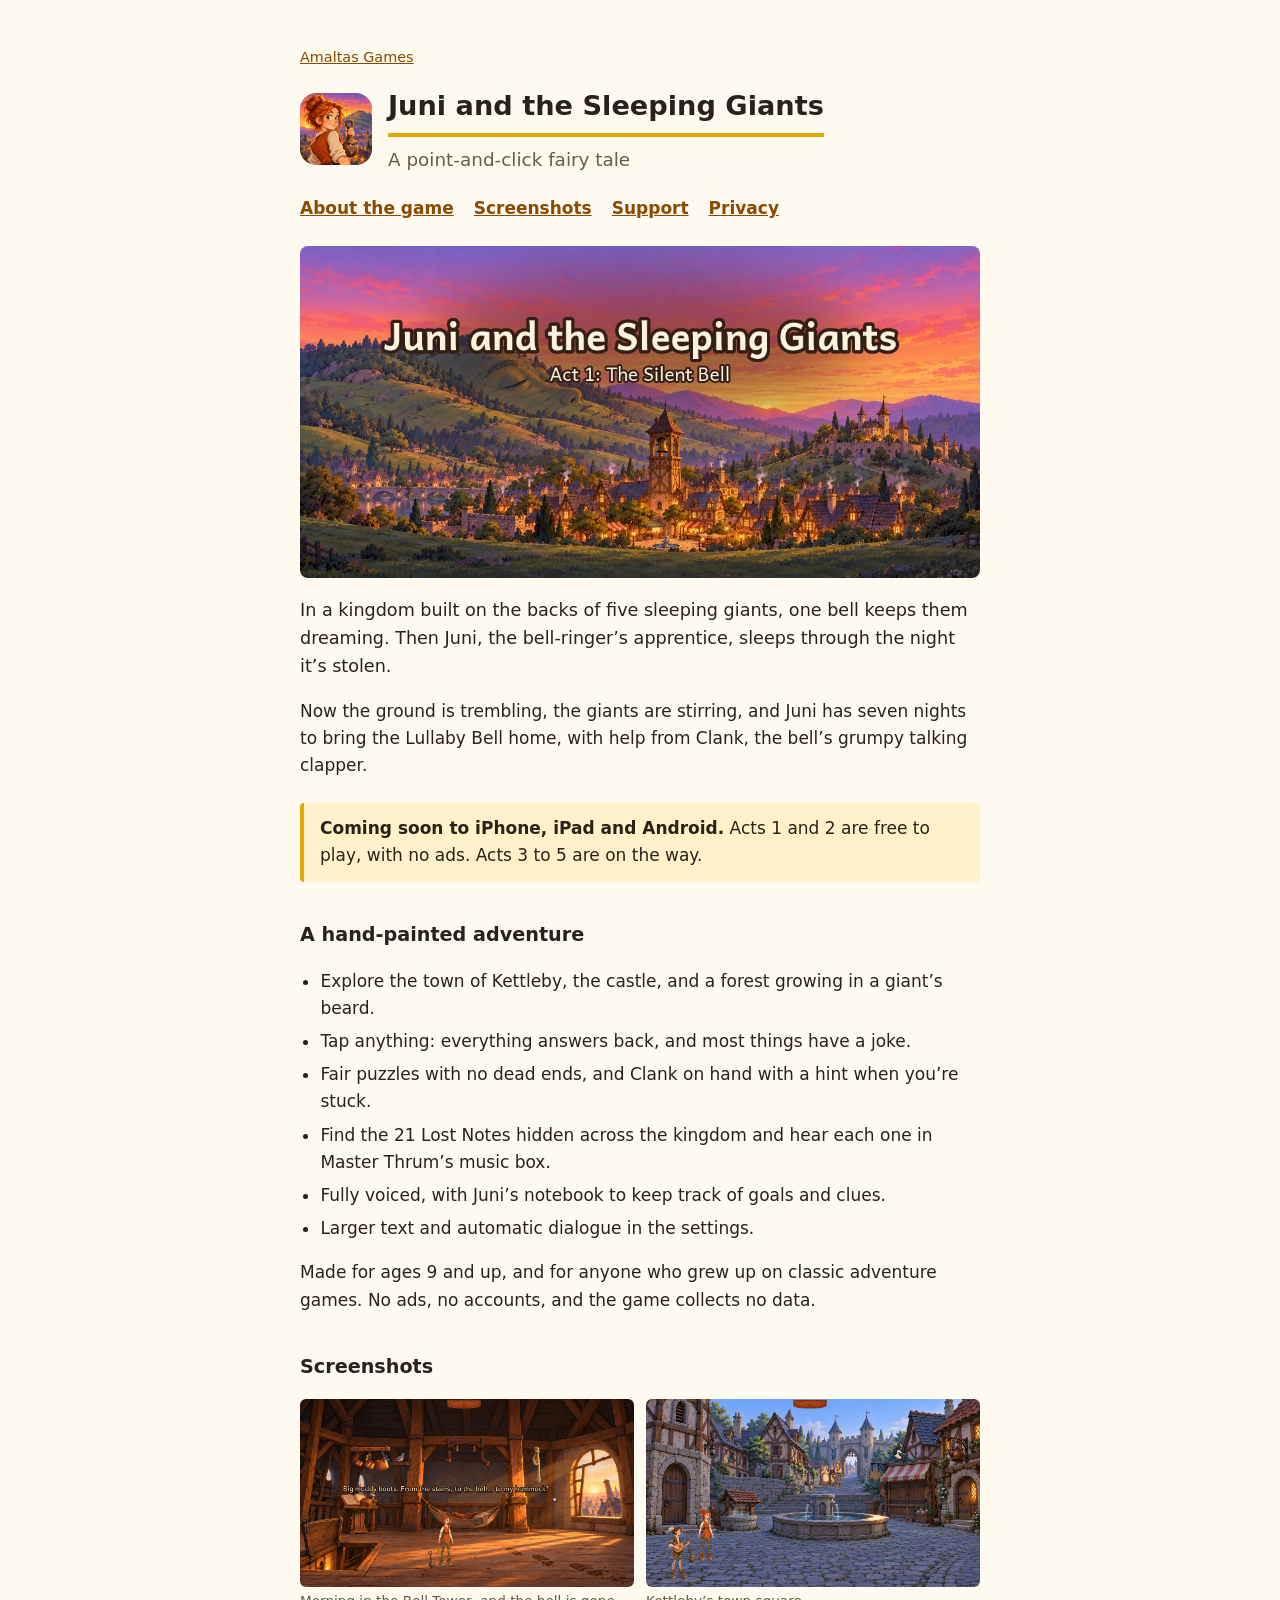
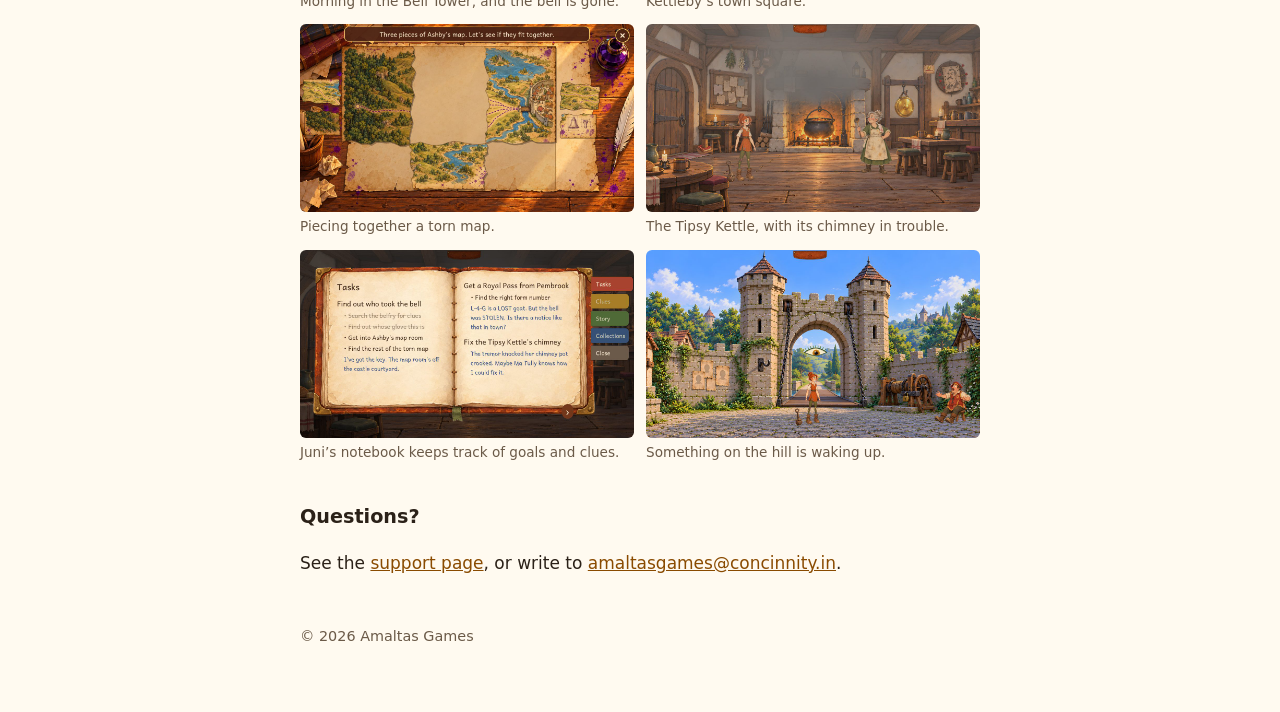
==== juni/index.html @ e0e886f7 "Game page and support page for Juni; privacy policy covers iPhone and iPad - juni/index.html: the ga" ====
<!doctype html>
<html lang="en">
<head>
<meta charset="utf-8">
<meta name="viewport" content="width=device-width, initial-scale=1">
<title>Juni and the Sleeping Giants</title>
<meta name="description" content="A hand-painted point-and-click adventure for iPhone, iPad and Android. The Lullaby Bell is gone, the giants are stirring, and Juni has seven nights to set things right.">
<meta property="og:title" content="Juni and the Sleeping Giants">
<meta property="og:description" content="A hand-painted point-and-click adventure. Acts 1 and 2 are free, with no ads.">
<meta property="og:image" content="https://gg333.github.io/amaltasgames/juni/images/banner.jpg">
<meta property="og:type" content="website">
<link rel="icon" href="images/icon.png">
<link rel="apple-touch-icon" href="images/apple-touch-icon.png">
<link rel="stylesheet" href="../style.css">
</head>
<body>
<main>
<p class="back"><a href="../">Amaltas Games</a></p>
<div class="game-header">
  <img src="images/icon.png" alt="">
  <div>
    <h1>Juni and the Sleeping Giants</h1>
    <p class="subtitle">A point-and-click fairy tale</p>
  </div>
</div>
<nav class="links">
  <a href="#play">About the game</a>
  <a href="#screenshots">Screenshots</a>
  <a href="support.html">Support</a>
  <a href="privacy.html">Privacy</a>
</nav>

<img class="banner" src="images/banner.jpg" width="1024" height="500" alt="Juni and the Sleeping Giants: the town of Kettleby at dusk, with the hills beyond.">

<p class="lead">In a kingdom built on the backs of five sleeping giants, one bell keeps them dreaming. Then Juni, the bell-ringer’s apprentice, sleeps through the night it’s stolen.</p>
<p>Now the ground is trembling, the giants are stirring, and Juni has seven nights to bring the Lullaby Bell home, with help from Clank, the bell’s grumpy talking clapper.</p>

<div class="status">
  <strong>Coming soon to iPhone, iPad and Android.</strong> Acts 1 and 2 are free to play, with no ads. Acts 3 to 5 are on the way.
</div>

<h2 id="play">A hand-painted adventure</h2>
<ul class="features">
  <li>Explore the town of Kettleby, the castle, and a forest growing in a giant’s beard.</li>
  <li>Tap anything: everything answers back, and most things have a joke.</li>
  <li>Fair puzzles with no dead ends, and Clank on hand with a hint when you’re stuck.</li>
  <li>Find the 21 Lost Notes hidden across the kingdom and hear each one in Master Thrum’s music box.</li>
  <li>Fully voiced, with Juni’s notebook to keep track of goals and clues.</li>
  <li>Larger text and automatic dialogue in the settings.</li>
</ul>
<p>Made for ages 9 and up, and for anyone who grew up on classic adventure games. No ads, no accounts, and the game collects no data.</p>

<h2 id="screenshots">Screenshots</h2>
<div class="shots">
  <figure><img src="images/tower.jpg" width="1280" height="720" loading="lazy" alt="Juni in the Bell Tower at dawn, puzzling over muddy boot prints."><figcaption>Morning in the Bell Tower, and the bell is gone.</figcaption></figure>
  <figure><img src="images/square.jpg" width="1280" height="720" loading="lazy" alt="Juni and Clank in Kettleby’s town square, with the castle beyond."><figcaption>Kettleby’s town square.</figcaption></figure>
  <figure><img src="images/map_puzzle.jpg" width="1280" height="720" loading="lazy" alt="Torn pieces of a map being fitted together on a desk."><figcaption>Piecing together a torn map.</figcaption></figure>
  <figure><img src="images/inn.jpg" width="1280" height="720" loading="lazy" alt="Juni and Ma Tully in the smoky Tipsy Kettle inn."><figcaption>The Tipsy Kettle, with its chimney in trouble.</figcaption></figure>
  <figure><img src="images/notebook.jpg" width="1280" height="720" loading="lazy" alt="Juni’s notebook open at her tasks."><figcaption>Juni’s notebook keeps track of goals and clues.</figcaption></figure>
  <figure><img src="images/ending.jpg" width="1280" height="720" loading="lazy" alt="The West Gate, with a giant’s eye opening on the hill beyond."><figcaption>Something on the hill is waking up.</figcaption></figure>
</div>

<h2>Questions?</h2>
<p>See the <a href="support.html">support page</a>, or write to <a href="mailto:amaltasgames@concinnity.in">amaltasgames@concinnity.in</a>.</p>

<footer>© 2026 Amaltas Games</footer>
</main>
</body>
</html>
---- style.css ----
/* Amaltas yellow on warm paper; dark mode follows the device. */
:root {
  --paper: #fffaf0;
  --ink: #2b2118;
  --muted: #6b5a48;
  --gold: #e0a800;
  --link: #8a4b00;
  --box: #fff1c9;
}

@media (prefers-color-scheme: dark) {
  :root {
    --paper: #1d1a16;
    --ink: #f3ead9;
    --muted: #b9a88f;
    --gold: #f2c230;
    --link: #f5c45a;
    --box: #2c2618;
  }
}

body {
  margin: 0;
  background: var(--paper);
  color: var(--ink);
  font: 17px/1.6 system-ui, -apple-system, "Segoe UI", Roboto, sans-serif;
}

main {
  max-width: 680px;
  margin: 0 auto;
  padding: 32px 16px 64px;
}

h1 {
  margin: 0;
  font-size: 2rem;
  border-bottom: 4px solid var(--gold);
  padding-bottom: 6px;
}

h2 {
  margin-top: 2em;
  font-size: 1.2rem;
}

a {
  color: var(--link);
}

.subtitle {
  margin: 8px 0 0;
  font-size: 1.15rem;
  color: var(--muted);
}

.meta,
.back {
  color: var(--muted);
  font-size: 0.9rem;
}

.summary {
  background: var(--box);
  border-left: 4px solid var(--gold);
  padding: 4px 16px;
  margin: 24px 0;
  border-radius: 4px;
}

/* Game pages: header, banner, screenshots, features, questions. */
.game-header {
  display: flex;
  align-items: center;
  gap: 16px;
}

.game-header img {
  width: 72px;
  height: 72px;
  border-radius: 16px;
  flex: none;
}

.game-header h1 {
  font-size: 1.7rem;
}

nav.links {
  display: flex;
  flex-wrap: wrap;
  gap: 8px 20px;
  margin: 20px 0 0;
  font-weight: 600;
}

.banner {
  display: block;
  width: 100%;
  height: auto;
  border-radius: 8px;
  margin: 24px 0 8px;
}

.lead {
  font-size: 1.1rem;
}

.shots {
  display: grid;
  grid-template-columns: repeat(2, 1fr);
  gap: 12px;
  margin: 16px 0;
}

.shots figure {
  margin: 0;
}

.shots img {
  display: block;
  width: 100%;
  height: auto;
  border-radius: 6px;
}

.shots figcaption {
  color: var(--muted);
  font-size: 0.85rem;
  margin-top: 4px;
}

@media (max-width: 520px) {
  .shots {
    grid-template-columns: 1fr;
  }
}

ul.features {
  padding-left: 1.2em;
}

ul.features li {
  margin: 6px 0;
}

.status {
  background: var(--box);
  border-left: 4px solid var(--gold);
  padding: 12px 16px;
  margin: 24px 0;
  border-radius: 4px;
}

details {
  border-bottom: 1px solid color-mix(in srgb, var(--muted) 35%, transparent);
  padding: 10px 0;
}

details summary {
  cursor: pointer;
  font-weight: 600;
}

details p {
  margin: 8px 0 4px;
}

footer {
  margin-top: 48px;
  color: var(--muted);
  font-size: 0.9rem;
}
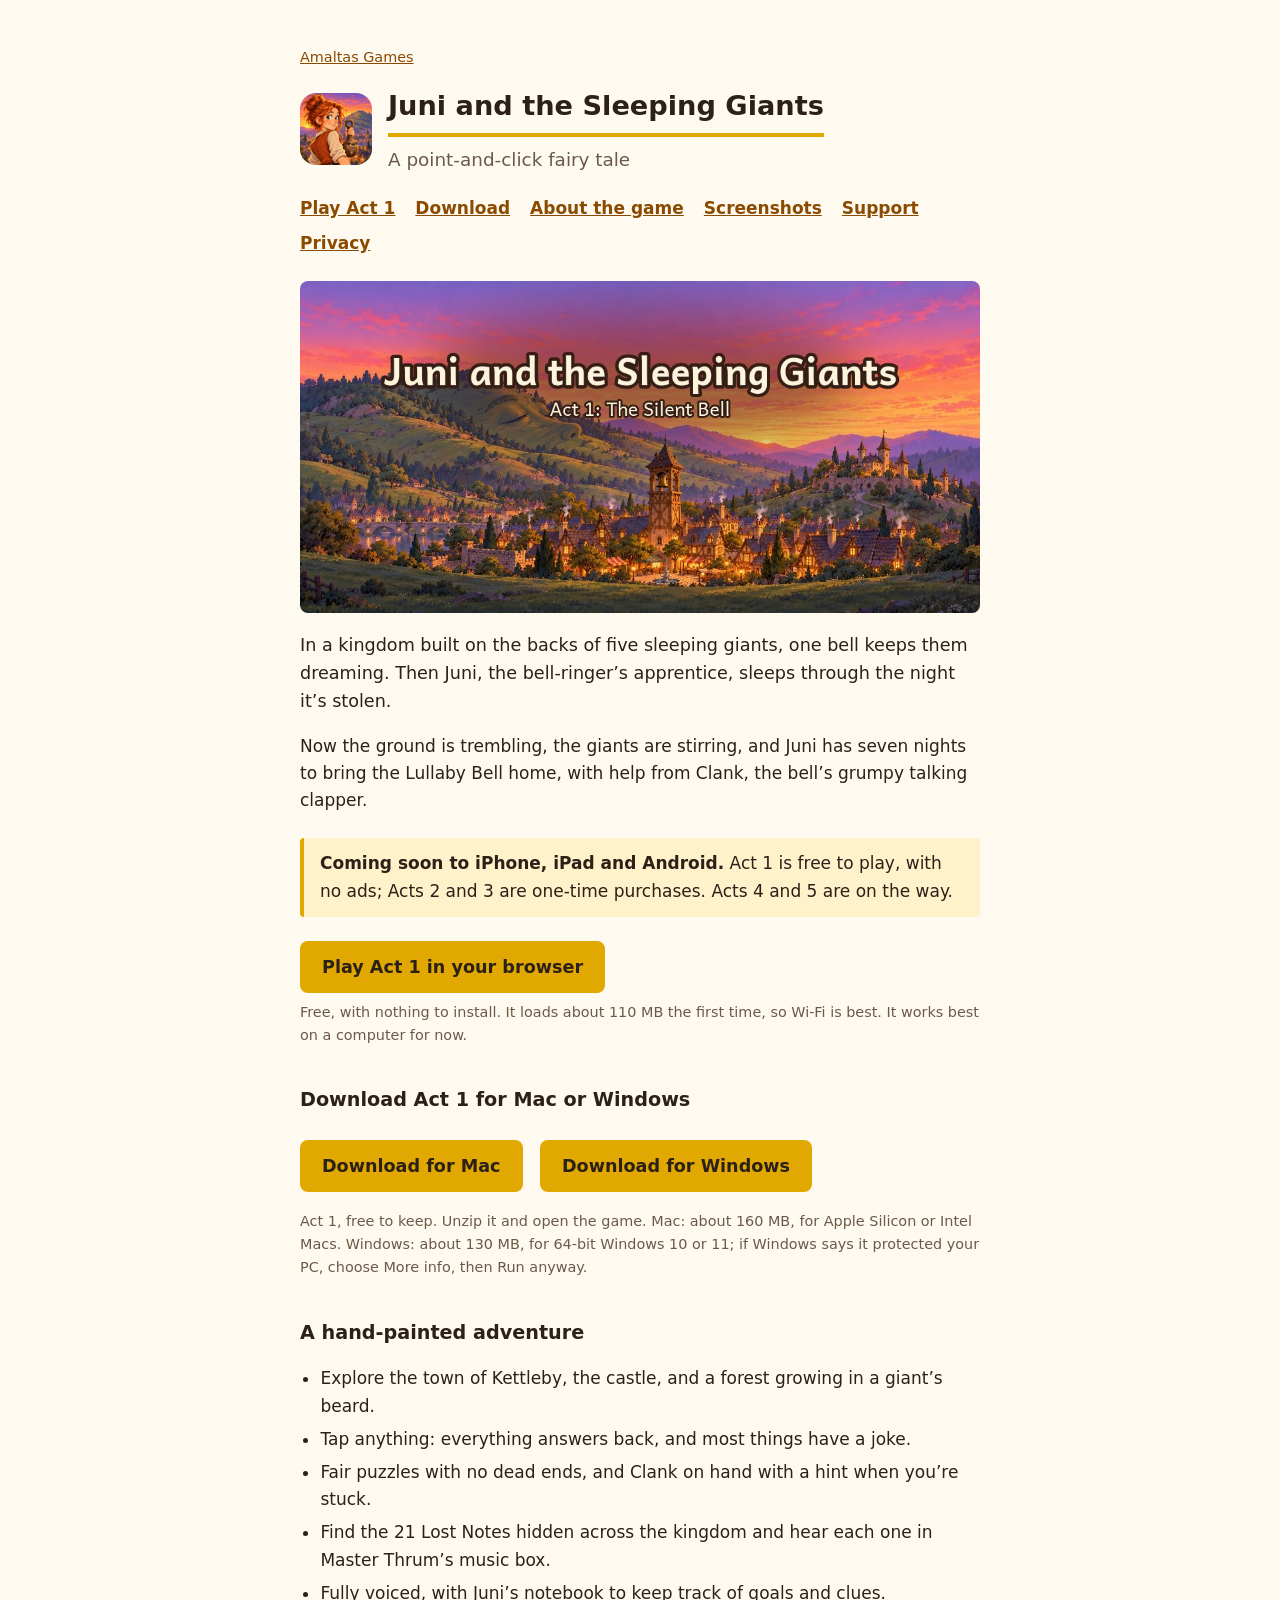
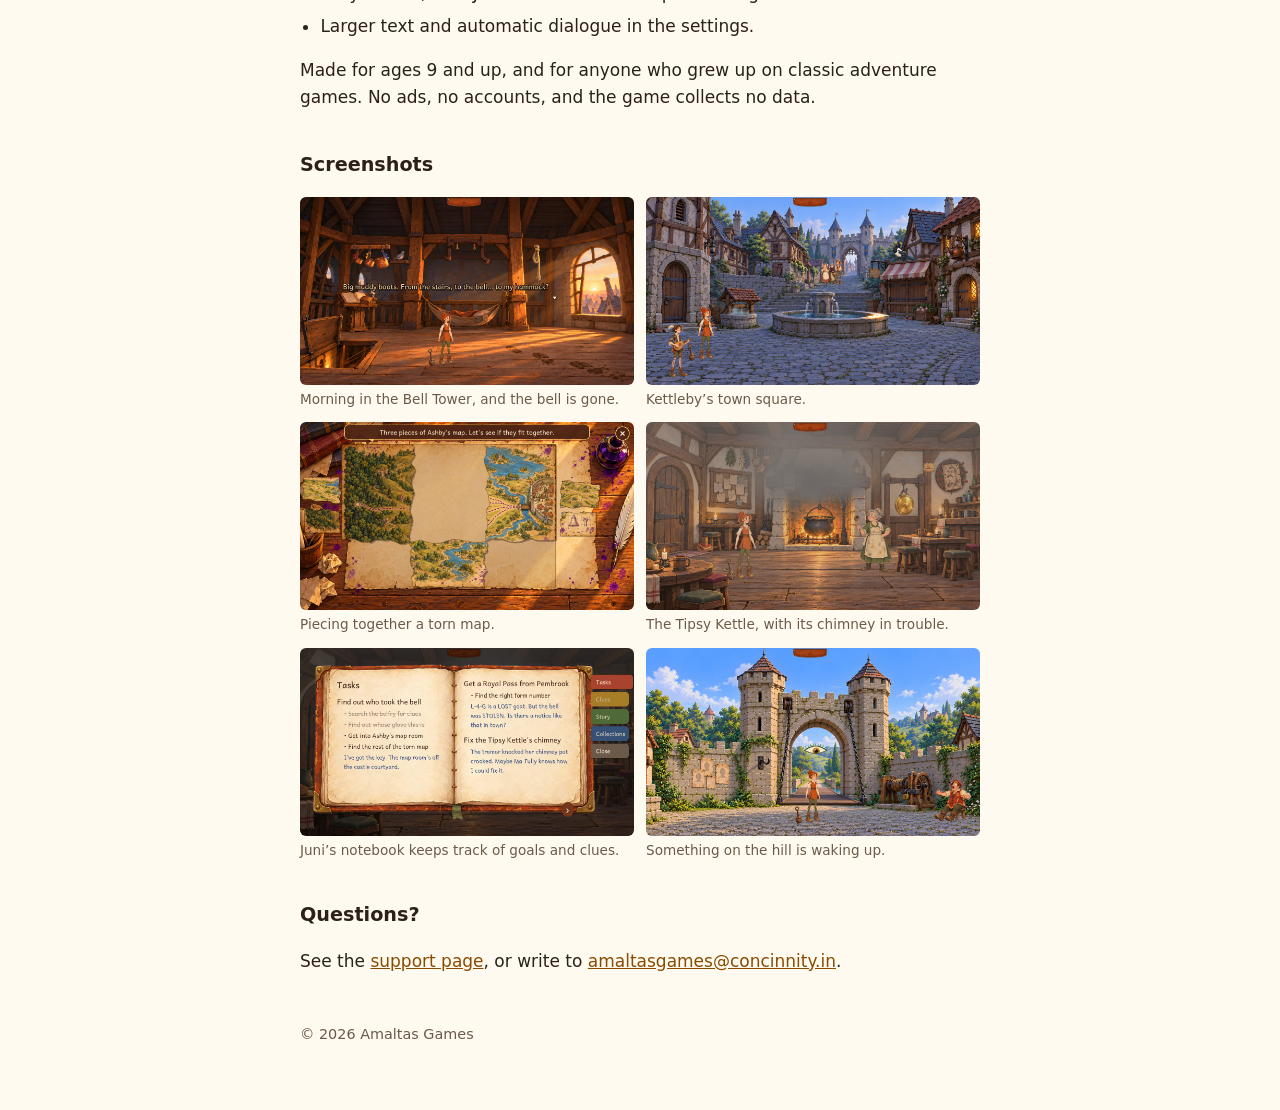
==== commit fc825b46: "Juni: Act 1 free, Acts 2 and 3 paid; play and download buttons - juni/index.html: Act 1 is free and " ====
--- a/juni/index.html
+++ b/juni/index.html
@@ -6,7 +6,7 @@
 <title>Juni and the Sleeping Giants</title>
 <meta name="description" content="A hand-painted point-and-click adventure for iPhone, iPad and Android. The Lullaby Bell is gone, the giants are stirring, and Juni has seven nights to set things right.">
 <meta property="og:title" content="Juni and the Sleeping Giants">
-<meta property="og:description" content="A hand-painted point-and-click adventure. Acts 1 and 2 are free, with no ads.">
+<meta property="og:description" content="A hand-painted point-and-click adventure. Act 1 is free, with no ads.">
 <meta property="og:image" content="https://gg333.github.io/amaltasgames/juni/images/banner.jpg">
 <meta property="og:type" content="website">
 <link rel="icon" href="images/icon.png">
@@ -24,6 +24,8 @@
   </div>
 </div>
 <nav class="links">
+  <a href="play/">Play Act 1</a>
+  <a href="#download">Download</a>
   <a href="#play">About the game</a>
   <a href="#screenshots">Screenshots</a>
   <a href="support.html">Support</a>
@@ -36,7 +38,19 @@
 <p>Now the ground is trembling, the giants are stirring, and Juni has seven nights to bring the Lullaby Bell home, with help from Clank, the bell’s grumpy talking clapper.</p>
 
 <div class="status">
-  <strong>Coming soon to iPhone, iPad and Android.</strong> Acts 1 and 2 are free to play, with no ads. Acts 3 to 5 are on the way.
+  <strong>Coming soon to iPhone, iPad and Android.</strong> Act 1 is free to play, with no ads; Acts 2 and 3 are one-time purchases. Acts 4 and 5 are on the way.
+</div>
+
+<div class="play">
+  <a class="play-button" href="play/">Play Act 1 in your browser</a>
+  <p>Free, with nothing to install. It loads about 110 MB the first time, so Wi-Fi is best. It works best on a computer for now.</p>
+</div>
+
+<h2 id="download">Download Act 1 for Mac or Windows</h2>
+<div class="play downloads">
+  <a class="play-button" href="https://github.com/gg333/amaltasgames/releases/download/juni-act1-pc-v1/Juni-and-the-Sleeping-Giants-Act1-Mac.zip">Download for Mac</a>
+  <a class="play-button" href="https://github.com/gg333/amaltasgames/releases/download/juni-act1-pc-v1/Juni-and-the-Sleeping-Giants-Act1-Windows.zip">Download for Windows</a>
+  <p>Act 1, free to keep. Unzip it and open the game. Mac: about 160 MB, for Apple Silicon or Intel Macs. Windows: about 130 MB, for 64-bit Windows 10 or 11; if Windows says it protected your PC, choose More info, then Run anyway.</p>
 </div>
 
 <h2 id="play">A hand-painted adventure</h2>
--- a/style.css
+++ b/style.css
@@ -48,6 +48,11 @@
   color: var(--link);
 }
 
+/* Pictures never grow past the page, in any browser. */
+img {
+  max-width: 100%;
+}
+
 .subtitle {
   margin: 8px 0 0;
   font-size: 1.15rem;
@@ -82,8 +87,13 @@
   flex: none;
 }
 
+.game-header > div {
+  min-width: 0;
+}
+
 .game-header h1 {
   font-size: 1.7rem;
+  overflow-wrap: break-word;
 }
 
 nav.links {
@@ -108,13 +118,15 @@
 
 .shots {
   display: grid;
-  grid-template-columns: repeat(2, 1fr);
+  /* minmax(0, …): some browsers otherwise size the columns from the pictures' full width. */
+  grid-template-columns: repeat(2, minmax(0, 1fr));
   gap: 12px;
   margin: 16px 0;
 }
 
 .shots figure {
   margin: 0;
+  min-width: 0;
 }
 
 .shots img {
@@ -132,7 +144,7 @@
 
 @media (max-width: 520px) {
   .shots {
-    grid-template-columns: 1fr;
+    grid-template-columns: minmax(0, 1fr);
   }
 }
 
@@ -152,6 +164,38 @@
   border-radius: 4px;
 }
 
+.play {
+  margin: 24px 0;
+}
+
+.play-button {
+  display: inline-block;
+  background: var(--gold);
+  /* Dark on gold in light and dark mode alike, for contrast. */
+  color: #2b2118;
+  font-weight: 700;
+  font-size: 1.1rem;
+  text-decoration: none;
+  padding: 12px 22px;
+  border-radius: 8px;
+}
+
+.play-button:hover,
+.play-button:focus-visible {
+  background: color-mix(in srgb, var(--gold) 85%, #000);
+  color: #2b2118;
+}
+
+.downloads .play-button {
+  margin: 0 12px 10px 0;
+}
+
+.play p {
+  color: var(--muted);
+  font-size: 0.9rem;
+  margin: 8px 0 0;
+}
+
 details {
   border-bottom: 1px solid color-mix(in srgb, var(--muted) 35%, transparent);
   padding: 10px 0;
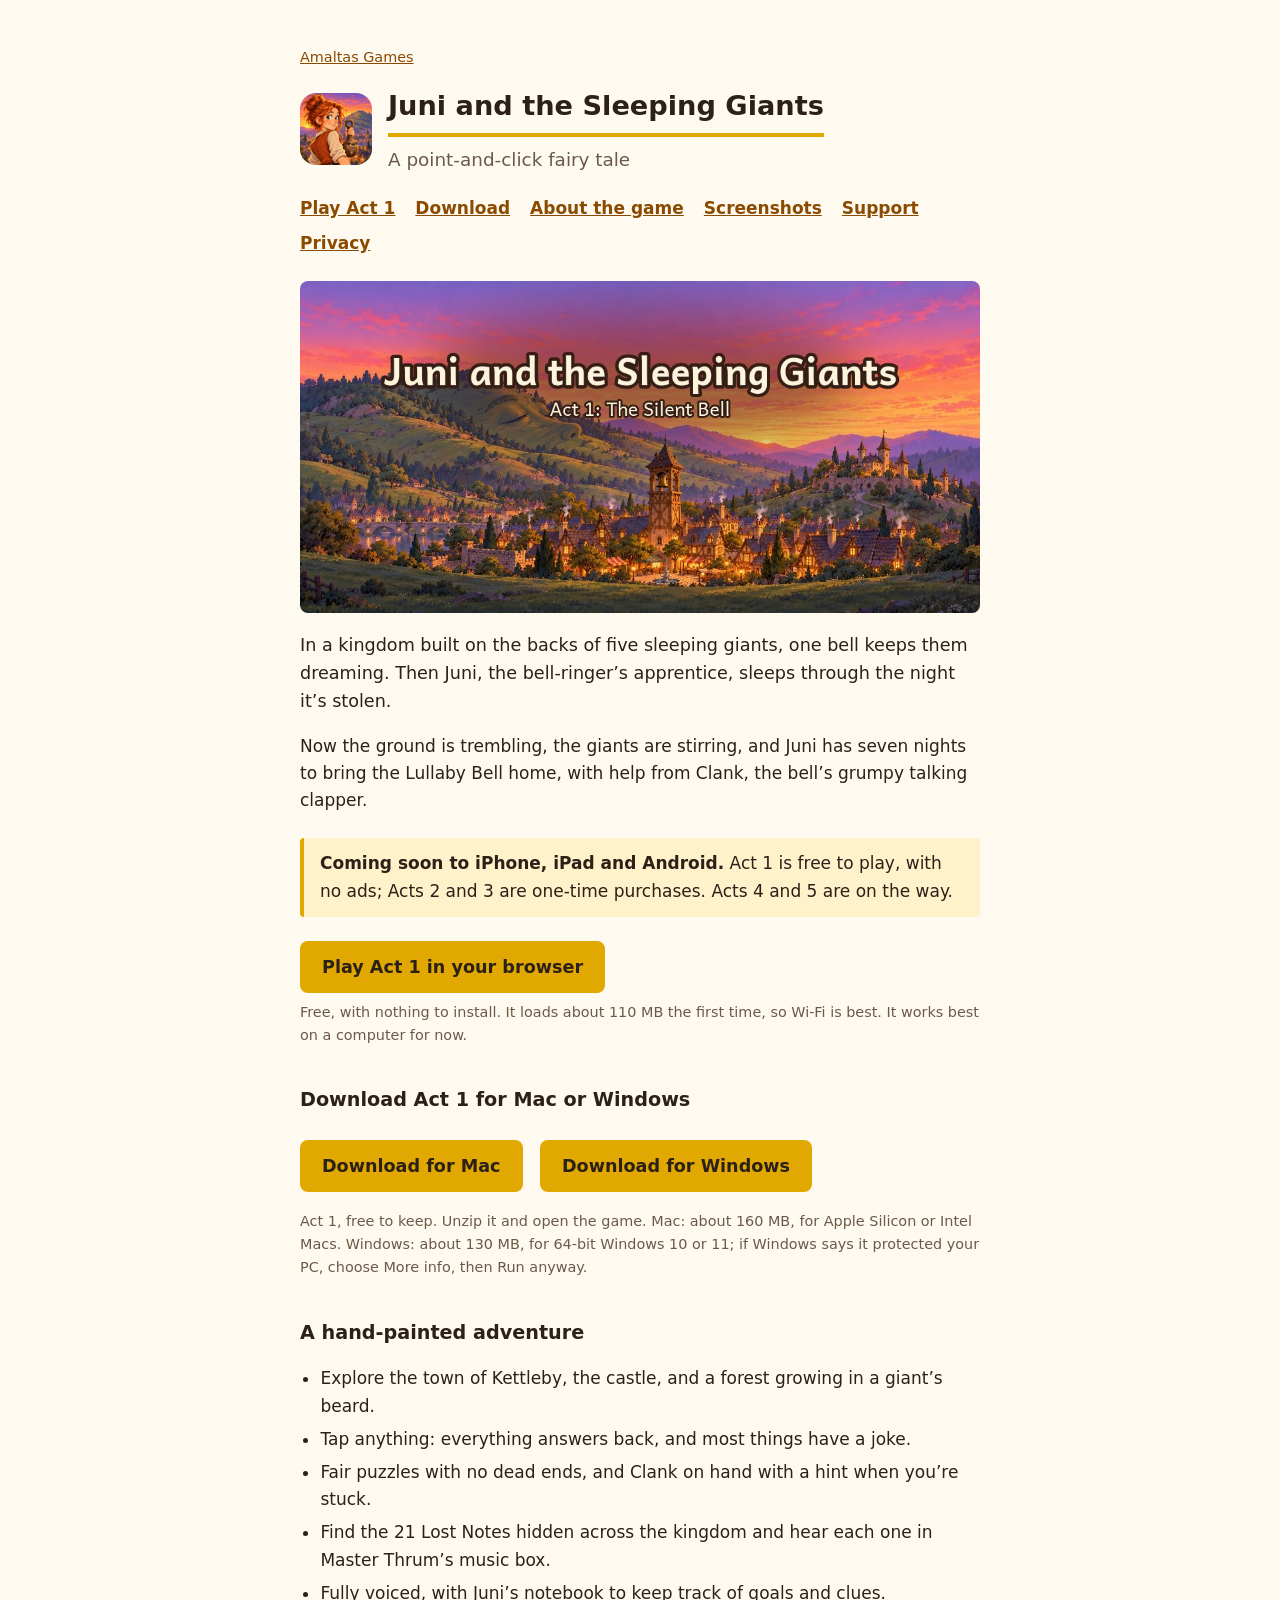
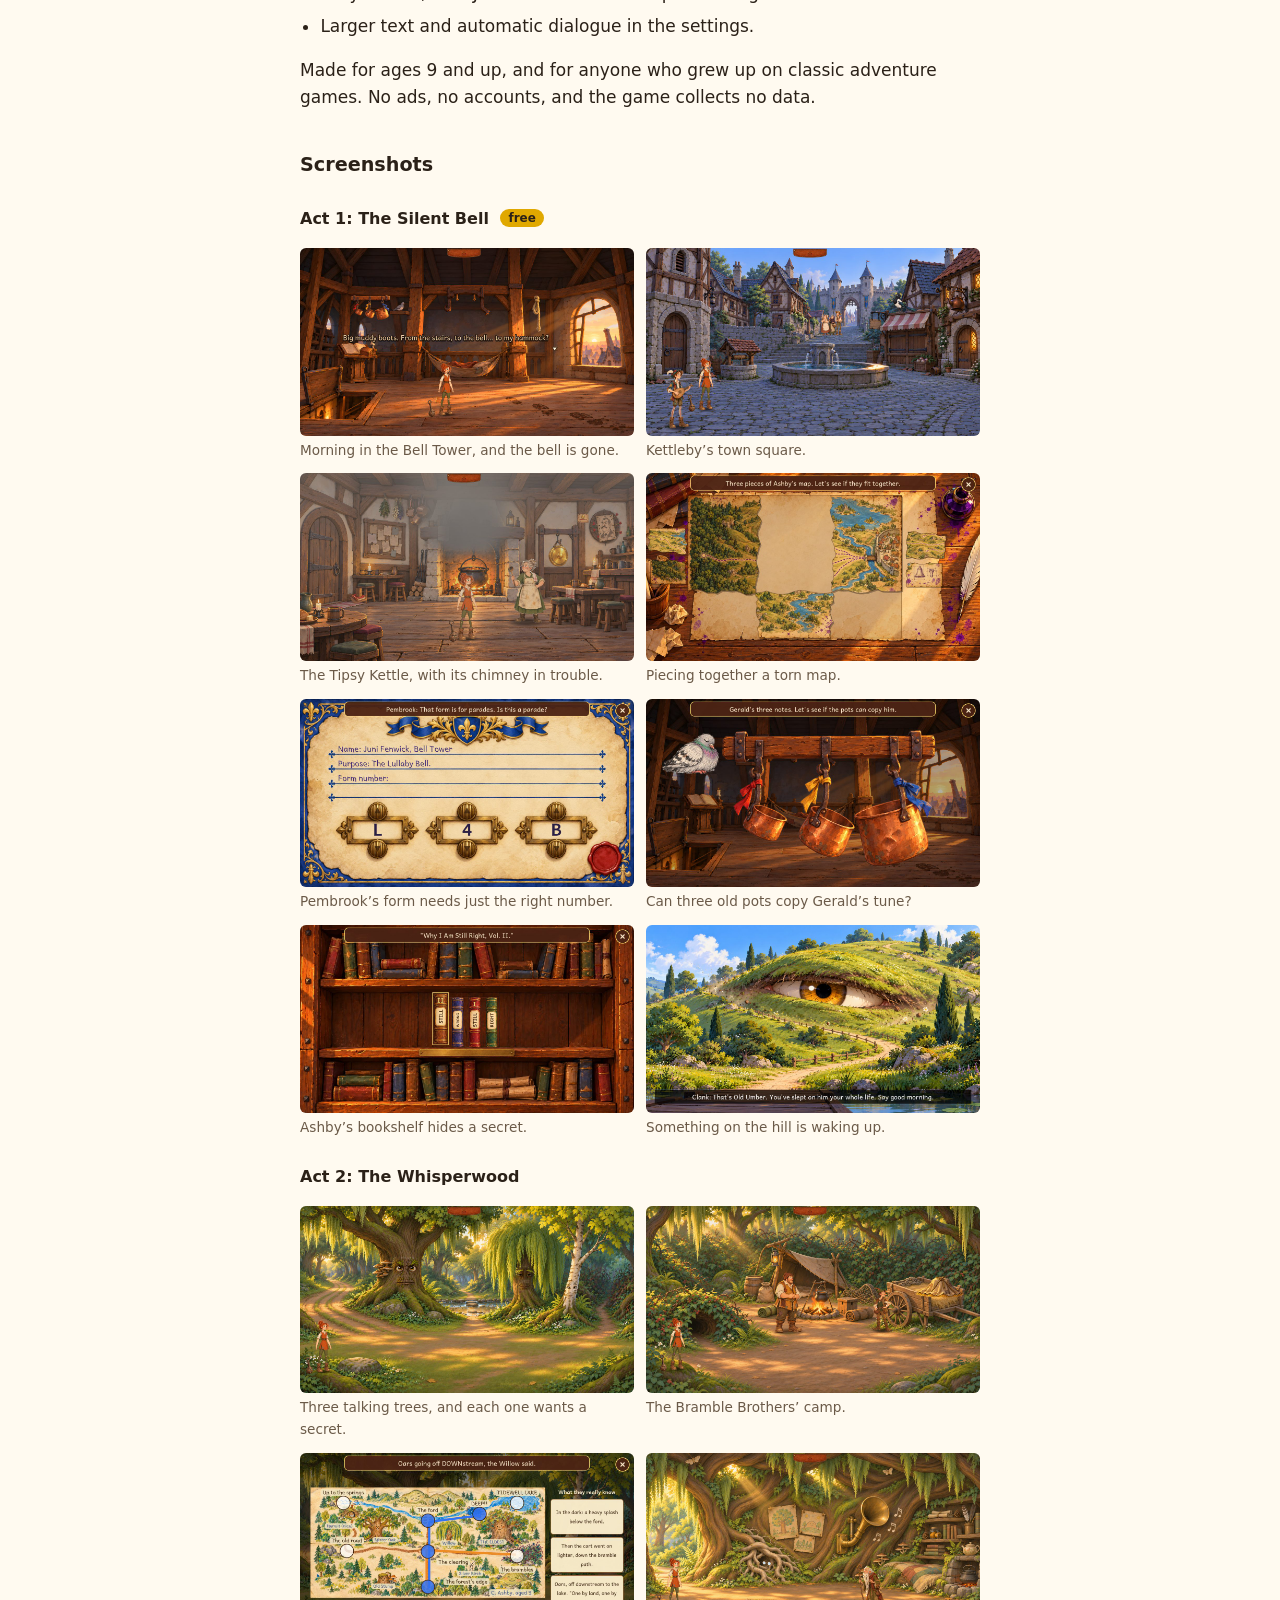
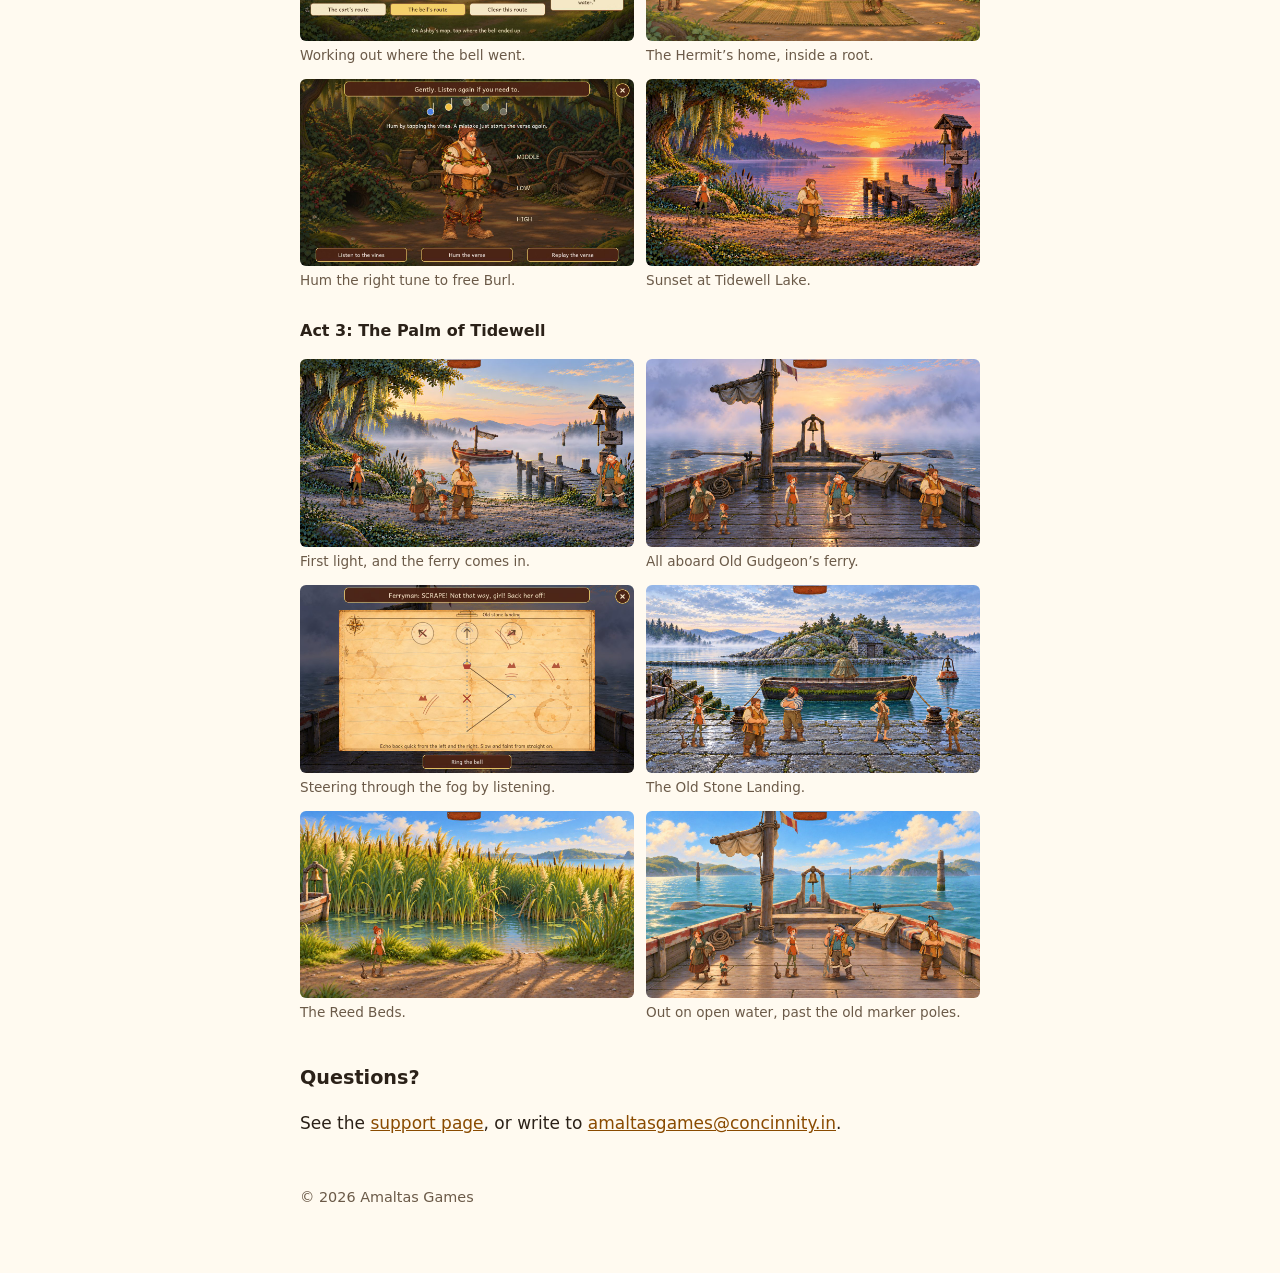
==== commit c0fa790a: "Juni: screenshots from Acts 1 to 3; FAQ and studio page brought up to date - juni/index.html: 20 scr" ====
--- a/juni/index.html
+++ b/juni/index.html
@@ -65,13 +65,37 @@
 <p>Made for ages 9 and up, and for anyone who grew up on classic adventure games. No ads, no accounts, and the game collects no data.</p>
 
 <h2 id="screenshots">Screenshots</h2>
+
+<h3 class="act">Act 1: The Silent Bell <span>free</span></h3>
 <div class="shots">
-  <figure><img src="images/tower.jpg" width="1280" height="720" loading="lazy" alt="Juni in the Bell Tower at dawn, puzzling over muddy boot prints."><figcaption>Morning in the Bell Tower, and the bell is gone.</figcaption></figure>
-  <figure><img src="images/square.jpg" width="1280" height="720" loading="lazy" alt="Juni and Clank in Kettleby’s town square, with the castle beyond."><figcaption>Kettleby’s town square.</figcaption></figure>
-  <figure><img src="images/map_puzzle.jpg" width="1280" height="720" loading="lazy" alt="Torn pieces of a map being fitted together on a desk."><figcaption>Piecing together a torn map.</figcaption></figure>
-  <figure><img src="images/inn.jpg" width="1280" height="720" loading="lazy" alt="Juni and Ma Tully in the smoky Tipsy Kettle inn."><figcaption>The Tipsy Kettle, with its chimney in trouble.</figcaption></figure>
-  <figure><img src="images/notebook.jpg" width="1280" height="720" loading="lazy" alt="Juni’s notebook open at her tasks."><figcaption>Juni’s notebook keeps track of goals and clues.</figcaption></figure>
-  <figure><img src="images/ending.jpg" width="1280" height="720" loading="lazy" alt="The West Gate, with a giant’s eye opening on the hill beyond."><figcaption>Something on the hill is waking up.</figcaption></figure>
+  <figure><img src="images/shots/a1_tower.jpg" width="1280" height="720" loading="lazy" alt="Juni in the Bell Tower at dawn, looking at muddy boot prints on the floor."><figcaption>Morning in the Bell Tower, and the bell is gone.</figcaption></figure>
+  <figure><img src="images/shots/a1_square.jpg" width="1280" height="720" loading="lazy" alt="Juni and Clank in Kettleby’s town square, with the castle beyond."><figcaption>Kettleby’s town square.</figcaption></figure>
+  <figure><img src="images/shots/a1_inn.jpg" width="1280" height="720" loading="lazy" alt="Juni and Ma Tully in the smoky Tipsy Kettle inn."><figcaption>The Tipsy Kettle, with its chimney in trouble.</figcaption></figure>
+  <figure><img src="images/shots/a1_map.jpg" width="1280" height="720" loading="lazy" alt="Torn pieces of a map being fitted together on a desk."><figcaption>Piecing together a torn map.</figcaption></figure>
+  <figure><img src="images/shots/a1_form.jpg" width="1280" height="720" loading="lazy" alt="A royal form with three dials for the form number, and a red wax seal."><figcaption>Pembrook’s form needs just the right number.</figcaption></figure>
+  <figure><img src="images/shots/a1_pots.jpg" width="1280" height="720" loading="lazy" alt="Three copper pots with coloured ribbons hanging from a beam, and a pigeon watching."><figcaption>Can three old pots copy Gerald’s tune?</figcaption></figure>
+  <figure><img src="images/shots/a1_bookshelf.jpg" width="1280" height="720" loading="lazy" alt="A tall bookshelf with four books standing in the middle."><figcaption>Ashby’s bookshelf hides a secret.</figcaption></figure>
+  <figure><img src="images/shots/a1_eye.jpg" width="1280" height="720" loading="lazy" alt="A huge eye opening in a grassy hillside."><figcaption>Something on the hill is waking up.</figcaption></figure>
+</div>
+
+<h3 class="act">Act 2: The Whisperwood</h3>
+<div class="shots">
+  <figure><img src="images/shots/a2_fork.jpg" width="1280" height="720" loading="lazy" alt="Juni at a fork in a forest path, where three trees have faces."><figcaption>Three talking trees, and each one wants a secret.</figcaption></figure>
+  <figure><img src="images/shots/a2_camp.jpg" width="1280" height="720" loading="lazy" alt="Juni watching the Bramble Brothers at their camp fire beside a loaded cart."><figcaption>The Bramble Brothers’ camp.</figcaption></figure>
+  <figure><img src="images/shots/a2_testimony.jpg" width="1280" height="720" loading="lazy" alt="An old hand-drawn map of the forest with a route marked across it, and notes beside it."><figcaption>Working out where the bell went.</figcaption></figure>
+  <figure><img src="images/shots/a2_hollow.jpg" width="1280" height="720" loading="lazy" alt="Juni and the old Hermit in a home inside a giant tree root, with a brass ear trumpet."><figcaption>The Hermit’s home, inside a root.</figcaption></figure>
+  <figure><img src="images/shots/a2_vines.jpg" width="1280" height="720" loading="lazy" alt="Burl tied up in thorny vines, with buttons to listen and hum."><figcaption>Hum the right tune to free Burl.</figcaption></figure>
+  <figure><img src="images/shots/a2_lakeshore.jpg" width="1280" height="720" loading="lazy" alt="Juni and Burl on the shore of a lake at sunset, by an old jetty."><figcaption>Sunset at Tidewell Lake.</figcaption></figure>
+</div>
+
+<h3 class="act">Act 3: The Palm of Tidewell</h3>
+<div class="shots">
+  <figure><img src="images/shots/a3_dawn.jpg" width="1280" height="720" loading="lazy" alt="Juni, Nettie, Pip, Burl and the old ferryman on a misty lakeshore, with a small ferry at the jetty."><figcaption>First light, and the ferry comes in.</figcaption></figure>
+  <figure><img src="images/shots/a3_ferry.jpg" width="1280" height="720" loading="lazy" alt="Everyone on the deck of the ferry, in the morning mist."><figcaption>All aboard Old Gudgeon’s ferry.</figcaption></figure>
+  <figure><img src="images/shots/a3_chart.jpg" width="1280" height="720" loading="lazy" alt="A lake chart with arrows to steer by and a route drawn through hidden rocks."><figcaption>Steering through the fog by listening.</figcaption></figure>
+  <figure><img src="images/shots/a3_landing.jpg" width="1280" height="720" loading="lazy" alt="An old barge and its crate at a stone landing by an island."><figcaption>The Old Stone Landing.</figcaption></figure>
+  <figure><img src="images/shots/a3_reeds.jpg" width="1280" height="720" loading="lazy" alt="Juni at the edge of tall reed beds by the water."><figcaption>The Reed Beds.</figcaption></figure>
+  <figure><img src="images/shots/a3_open.jpg" width="1280" height="720" loading="lazy" alt="The ferry out on open blue water, with old marker poles standing in the lake."><figcaption>Out on open water, past the old marker poles.</figcaption></figure>
 </div>
 
 <h2>Questions?</h2>
--- a/style.css
+++ b/style.css
@@ -114,6 +114,23 @@
 
 .lead {
   font-size: 1.1rem;
+}
+
+/* Each act's screenshots under its own heading. */
+h3.act {
+  font-size: 1rem;
+  margin: 1.6em 0 0;
+}
+
+h3.act span {
+  background: var(--gold);
+  color: #2b2118;
+  font-size: 0.75rem;
+  font-weight: 700;
+  padding: 2px 8px;
+  border-radius: 10px;
+  margin-left: 6px;
+  vertical-align: 2px;
 }
 
 .shots {
